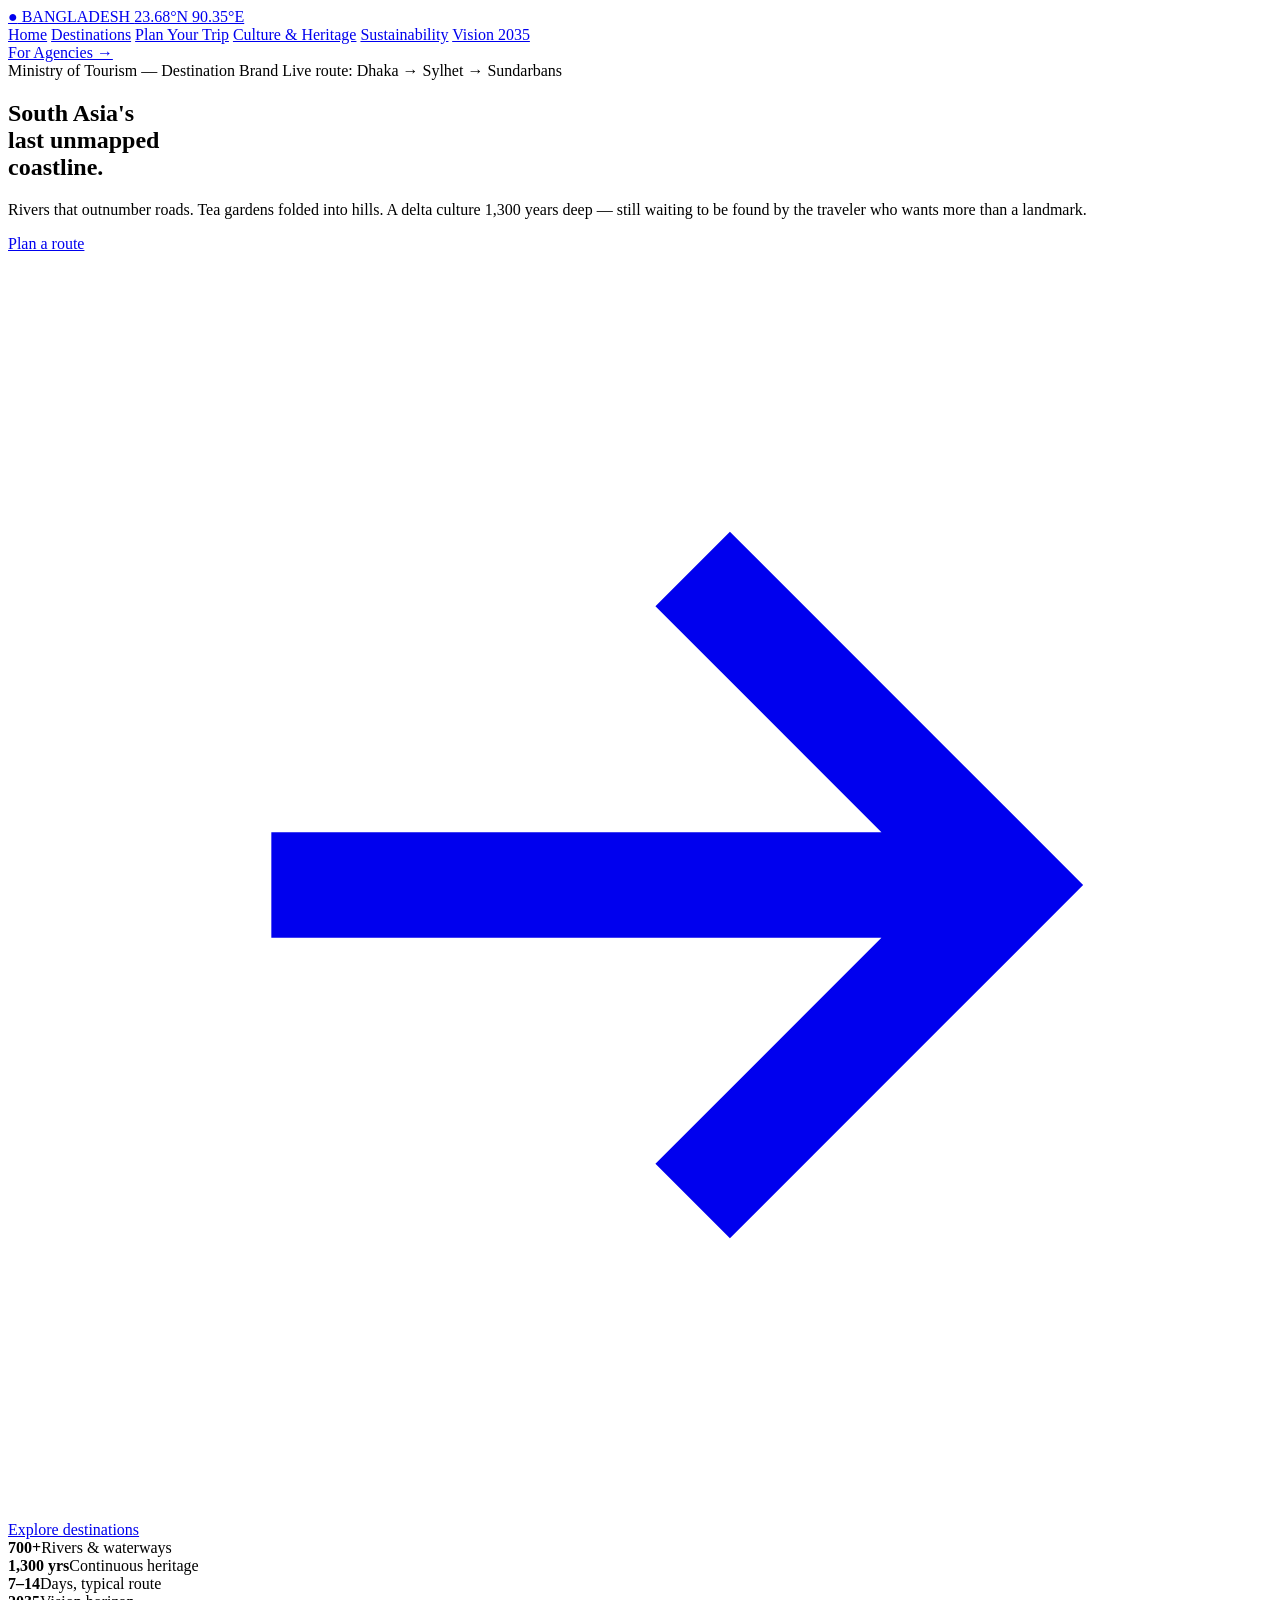
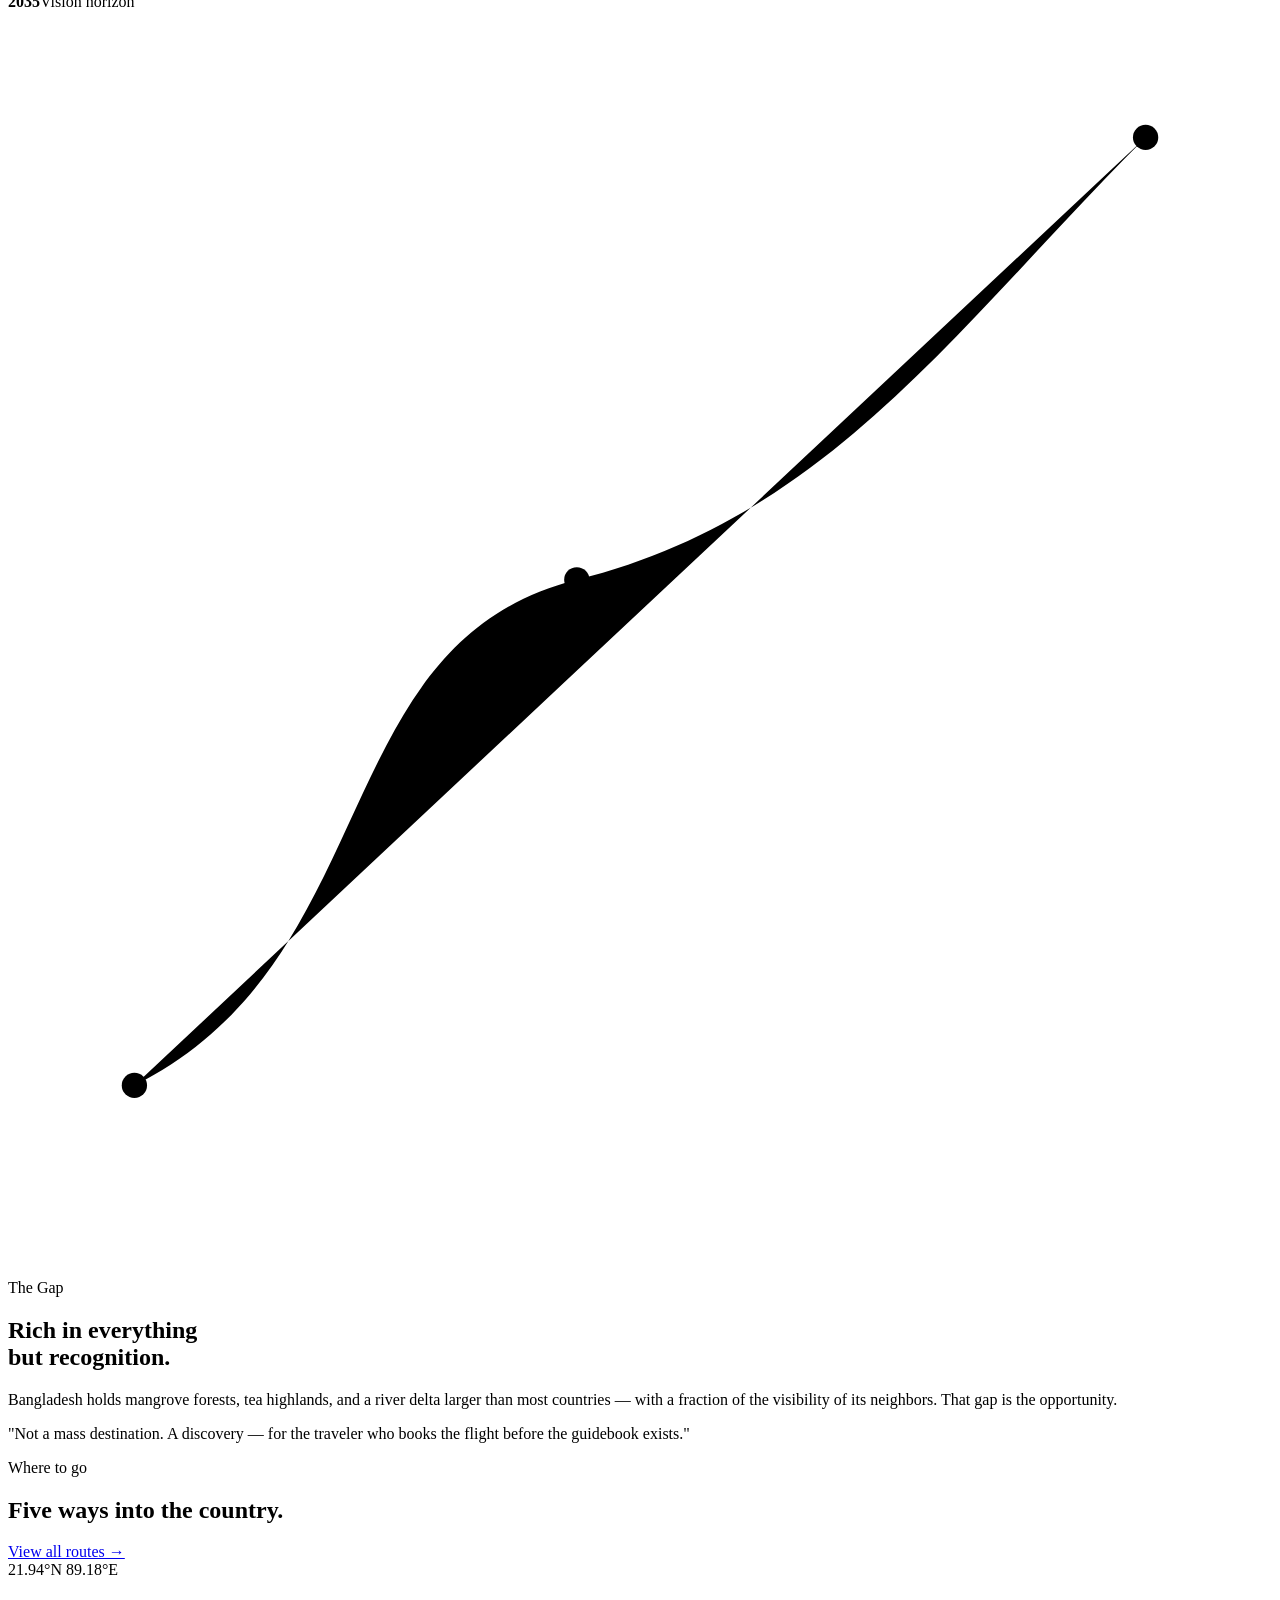
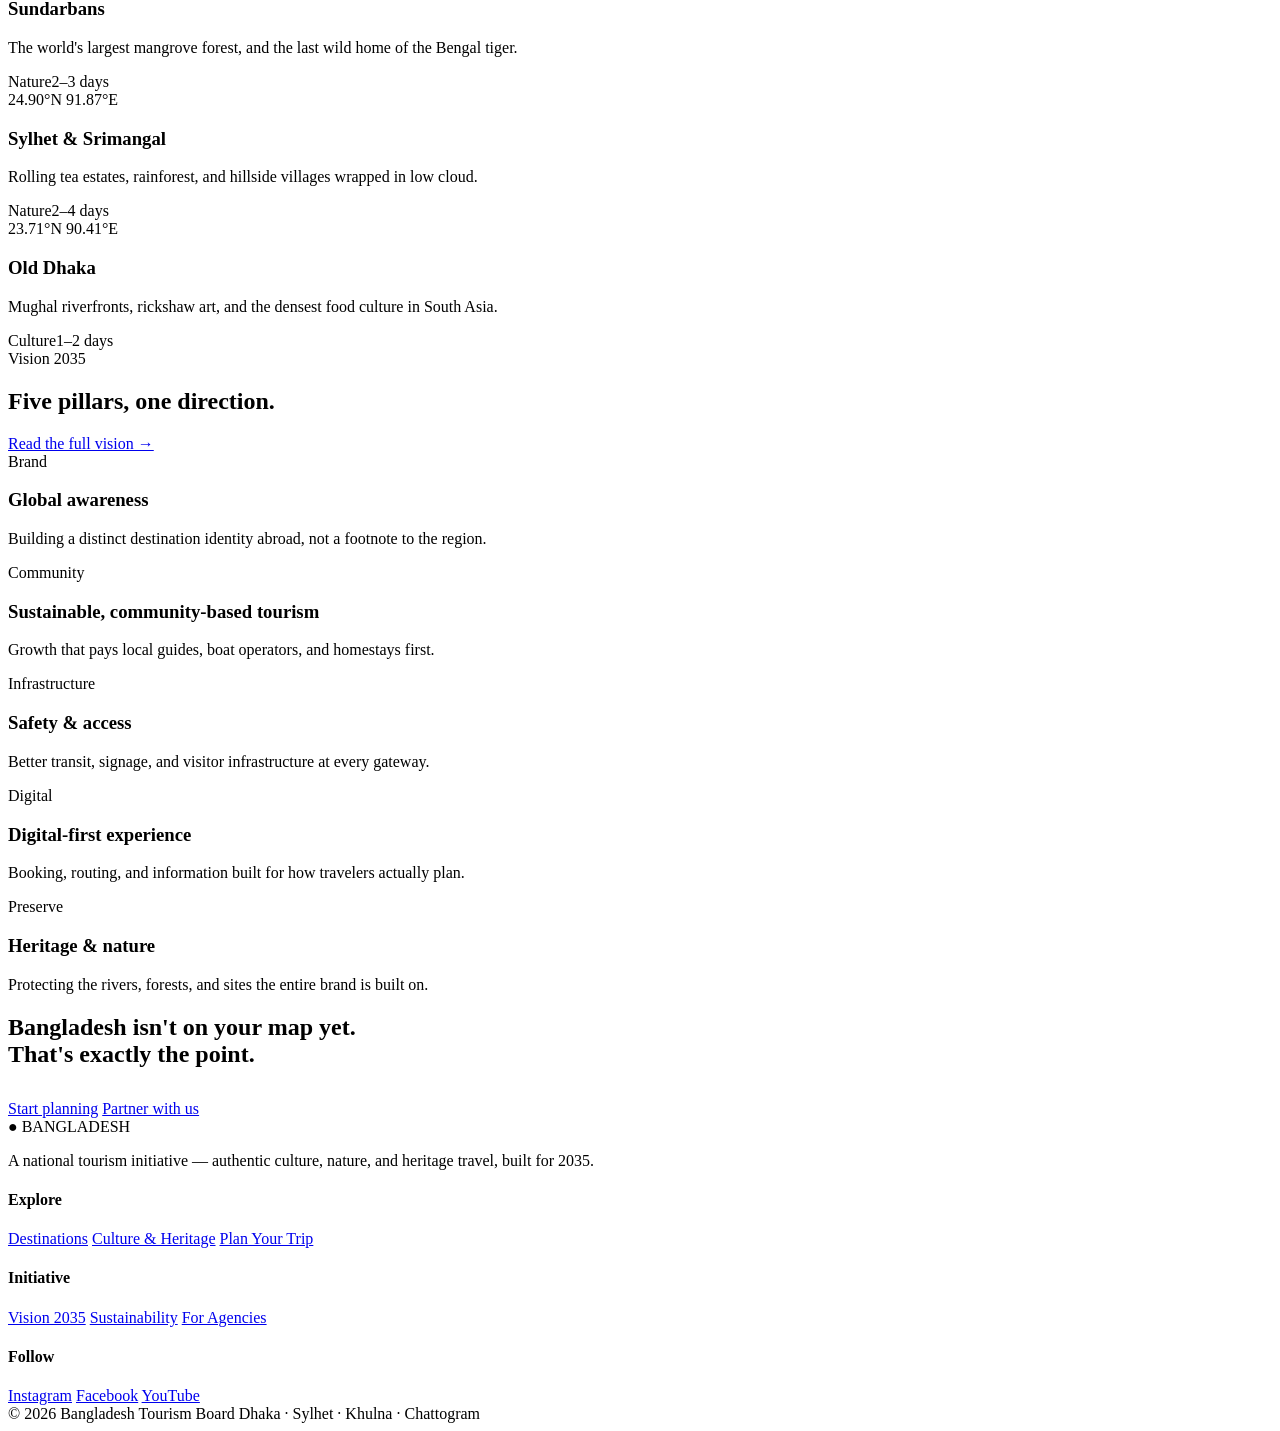
==== index.html @ c79865d7 "Rename Index.html to index.html" ====
<!DOCTYPE html>
<html lang="en">
<head>
<meta charset="UTF-8">
<meta name="viewport" content="width=device-width, initial-scale=1.0">
<title>Bangladesh Tourism — Visit Bangladesh, Authentically</title>
<link rel="stylesheet" href="styles.css">
</head>
<body>

<header class="site-header">
  <div class="wrap nav">
    <a href="index.html" class="logo"><span class="mark">●</span> BANGLADESH <span class="tag">23.68°N 90.35°E</span></a>
    <nav class="nav-links">
      <a href="index.html" class="active">Home</a>
      <a href="destinations.html">Destinations</a>
      <a href="plan-your-trip.html">Plan Your Trip</a>
      <a href="culture.html">Culture &amp; Heritage</a>
      <a href="sustainability.html">Sustainability</a>
      <a href="about.html">Vision 2035</a>
    </nav>
    <a href="contact.html" class="nav-cta">For Agencies →</a>
  </div>
</header>

<section class="hero">
  <div class="hero-grid"></div>
  <div class="wrap hero-inner">
    <div class="hero-top">
      <span class="eyebrow">Ministry of Tourism — Destination Brand</span>
      <span class="coord">Live route: Dhaka → Sylhet → Sundarbans</span>
    </div>

    <h1>South Asia's<br>last unmapped<br>coastline.</h1>
    <p class="lede">Rivers that outnumber roads. Tea gardens folded into hills. A delta culture 1,300 years deep — still waiting to be found by the traveler who wants more than a landmark.</p>

    <div class="hero-actions mt-lg">
      <a href="plan-your-trip.html" class="btn btn-solid">Plan a route <svg viewBox="0 0 24 24" fill="none" stroke="currentColor" stroke-width="2"><path d="M5 12h14M13 6l6 6-6 6"/></svg></a>
      <a href="destinations.html" class="btn">Explore destinations</a>
    </div>

    <div class="hero-foot">
      <div class="stat-row" style="flex:1; border-top:none; padding-top:0;">
        <div class="stat"><b>700+</b><span>Rivers &amp; waterways</span></div>
        <div class="stat"><b>1,300 yrs</b><span>Continuous heritage</span></div>
        <div class="stat"><b>7–14</b><span>Days, typical route</span></div>
        <div class="stat"><b>2035</b><span>Vision horizon</span></div>
      </div>
    </div>

    <svg class="route-svg" viewBox="0 0 400 400">
      <path d="M40 340 C 120 300, 100 200, 180 180 S 300 100, 360 40"/>
      <circle cx="40" cy="340" r="4"/>
      <circle cx="180" cy="180" r="4"/>
      <circle cx="360" cy="40" r="4"/>
    </svg>
  </div>
</section>

<section>
  <div class="wrap">
    <div class="section-head">
      <div>
        <span class="eyebrow">The Gap</span>
        <h2>Rich in everything<br>but recognition.</h2>
      </div>
      <p class="lede">Bangladesh holds mangrove forests, tea highlands, and a river delta larger than most countries — with a fraction of the visibility of its neighbors. That gap is the opportunity.</p>
    </div>
    <div class="callout">
      <p>"Not a mass destination. A discovery — for the traveler who books the flight before the guidebook exists."</p>
    </div>
  </div>
</section>

<section class="section-alt">
  <div class="wrap">
    <div class="section-head">
      <div>
        <span class="eyebrow">Where to go</span>
        <h2>Five ways into the country.</h2>
      </div>
      <a href="destinations.html" class="btn">View all routes →</a>
    </div>

    <div class="grid grid-3">
      <div class="card">
        <div class="card-img"><span class="coord">21.94°N 89.18°E</span></div>
        <h3>Sundarbans</h3>
        <p>The world's largest mangrove forest, and the last wild home of the Bengal tiger.</p>
        <div class="card-meta"><span>Nature</span><span>2–3 days</span></div>
      </div>
      <div class="card">
        <div class="card-img"><span class="coord">24.90°N 91.87°E</span></div>
        <h3>Sylhet &amp; Srimangal</h3>
        <p>Rolling tea estates, rainforest, and hillside villages wrapped in low cloud.</p>
        <div class="card-meta"><span>Nature</span><span>2–4 days</span></div>
      </div>
      <div class="card">
        <div class="card-img"><span class="coord">23.71°N 90.41°E</span></div>
        <h3>Old Dhaka</h3>
        <p>Mughal riverfronts, rickshaw art, and the densest food culture in South Asia.</p>
        <div class="card-meta"><span>Culture</span><span>1–2 days</span></div>
      </div>
    </div>
  </div>
</section>

<section>
  <div class="wrap">
    <div class="section-head">
      <div>
        <span class="eyebrow">Vision 2035</span>
        <h2>Five pillars, one direction.</h2>
      </div>
      <a href="about.html" class="btn">Read the full vision →</a>
    </div>
    <div class="pillars">
      <div class="pillar"><span class="tag">Brand</span><div><h3>Global awareness</h3><p>Building a distinct destination identity abroad, not a footnote to the region.</p></div></div>
      <div class="pillar"><span class="tag">Community</span><div><h3>Sustainable, community-based tourism</h3><p>Growth that pays local guides, boat operators, and homestays first.</p></div></div>
      <div class="pillar"><span class="tag">Infrastructure</span><div><h3>Safety &amp; access</h3><p>Better transit, signage, and visitor infrastructure at every gateway.</p></div></div>
      <div class="pillar"><span class="tag">Digital</span><div><h3>Digital-first experience</h3><p>Booking, routing, and information built for how travelers actually plan.</p></div></div>
      <div class="pillar"><span class="tag">Preserve</span><div><h3>Heritage &amp; nature</h3><p>Protecting the rivers, forests, and sites the entire brand is built on.</p></div></div>
    </div>
  </div>
</section>

<section class="section-alt center">
  <div class="wrap">
    <h2>Bangladesh isn't on your map yet.<br>That's exactly the point.</h2>
    <div class="hero-actions" style="justify-content:center; margin-top:32px;">
      <a href="plan-your-trip.html" class="btn btn-solid">Start planning</a>
      <a href="contact.html" class="btn">Partner with us</a>
    </div>
  </div>
</section>

<footer>
  <div class="wrap">
    <div class="footer-grid">
      <div>
        <div class="logo" style="margin-bottom:12px;"><span class="mark">●</span> BANGLADESH</div>
        <p class="small">A national tourism initiative — authentic culture, nature, and heritage travel, built for 2035.</p>
      </div>
      <div>
        <h4>Explore</h4>
        <a href="destinations.html">Destinations</a>
        <a href="culture.html">Culture &amp; Heritage</a>
        <a href="plan-your-trip.html">Plan Your Trip</a>
      </div>
      <div>
        <h4>Initiative</h4>
        <a href="about.html">Vision 2035</a>
        <a href="sustainability.html">Sustainability</a>
        <a href="contact.html">For Agencies</a>
      </div>
      <div>
        <h4>Follow</h4>
        <a href="#">Instagram</a>
        <a href="#">Facebook</a>
        <a href="#">YouTube</a>
      </div>
    </div>
    <div class="footer-bottom">
      <span>© 2026 Bangladesh Tourism Board</span>
      <span>Dhaka · Sylhet · Khulna · Chattogram</span>
    </div>
  </div>
</footer>

</body>
</html>
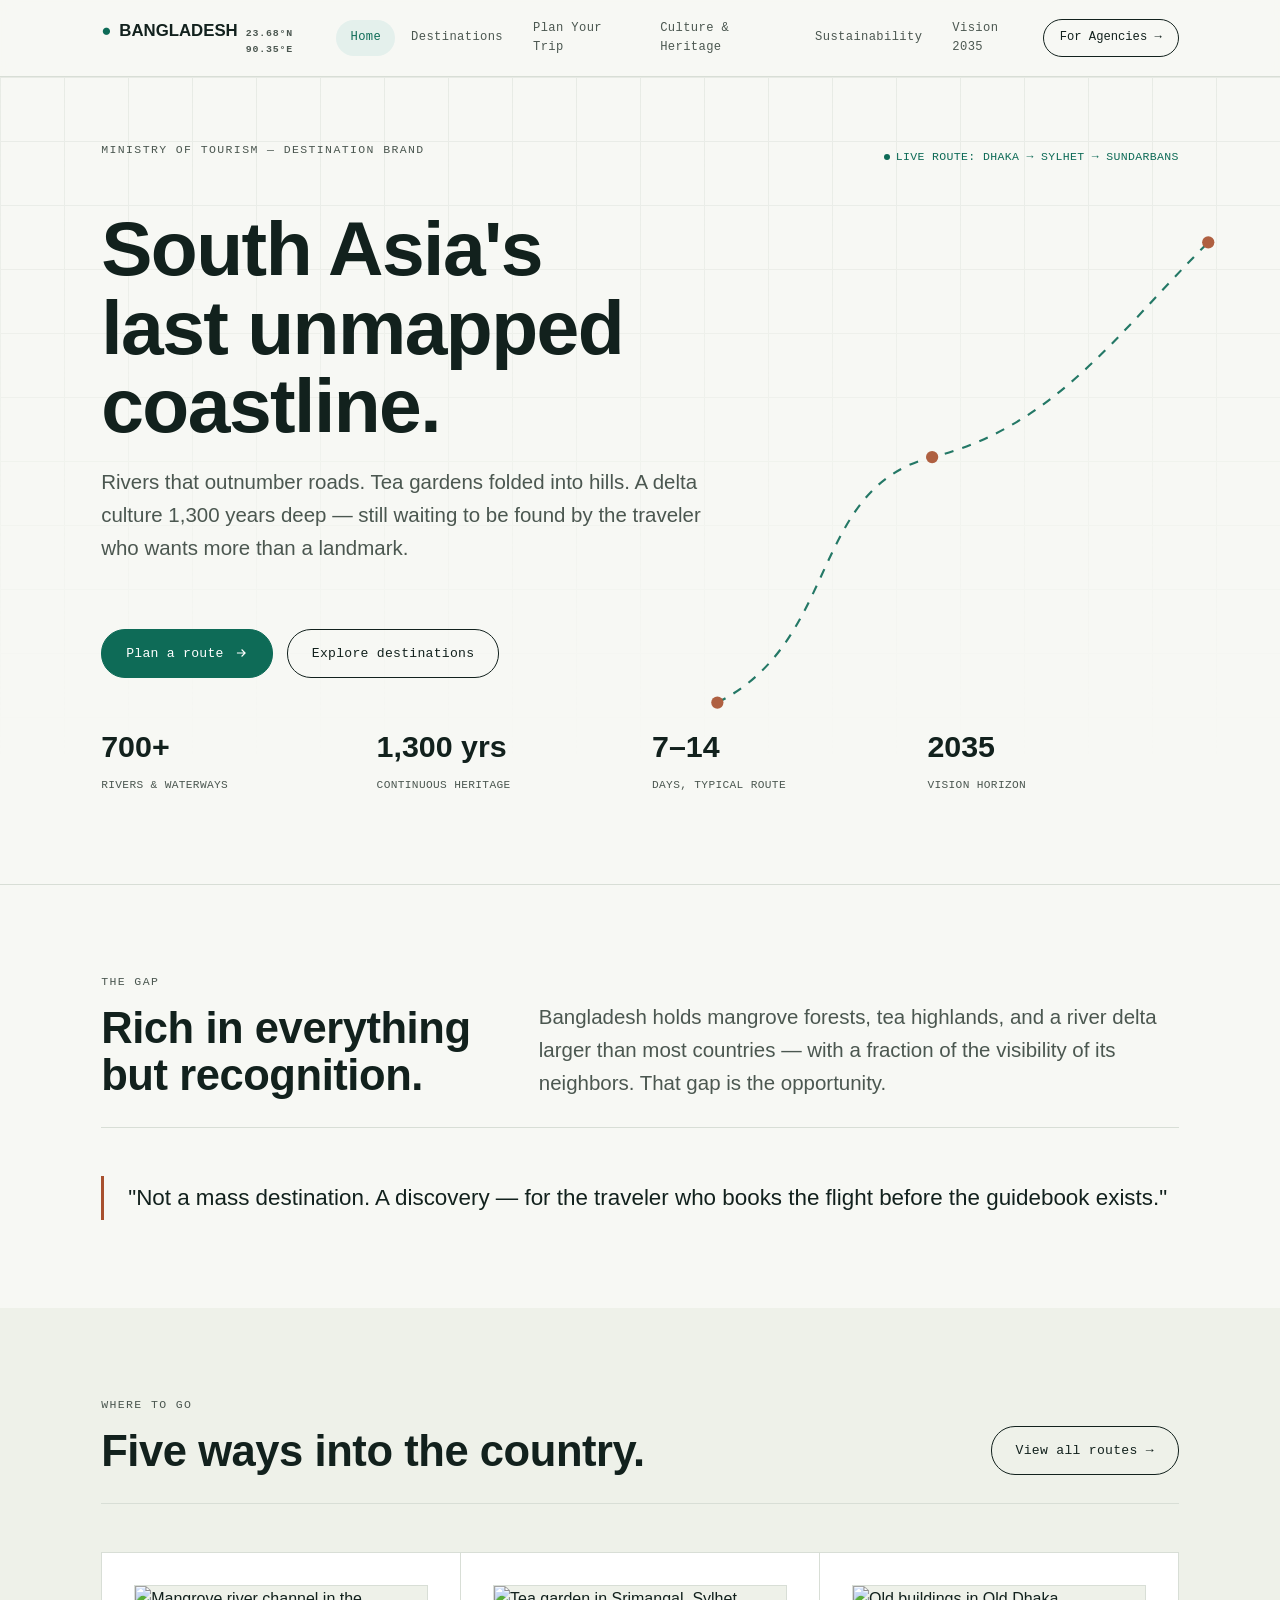
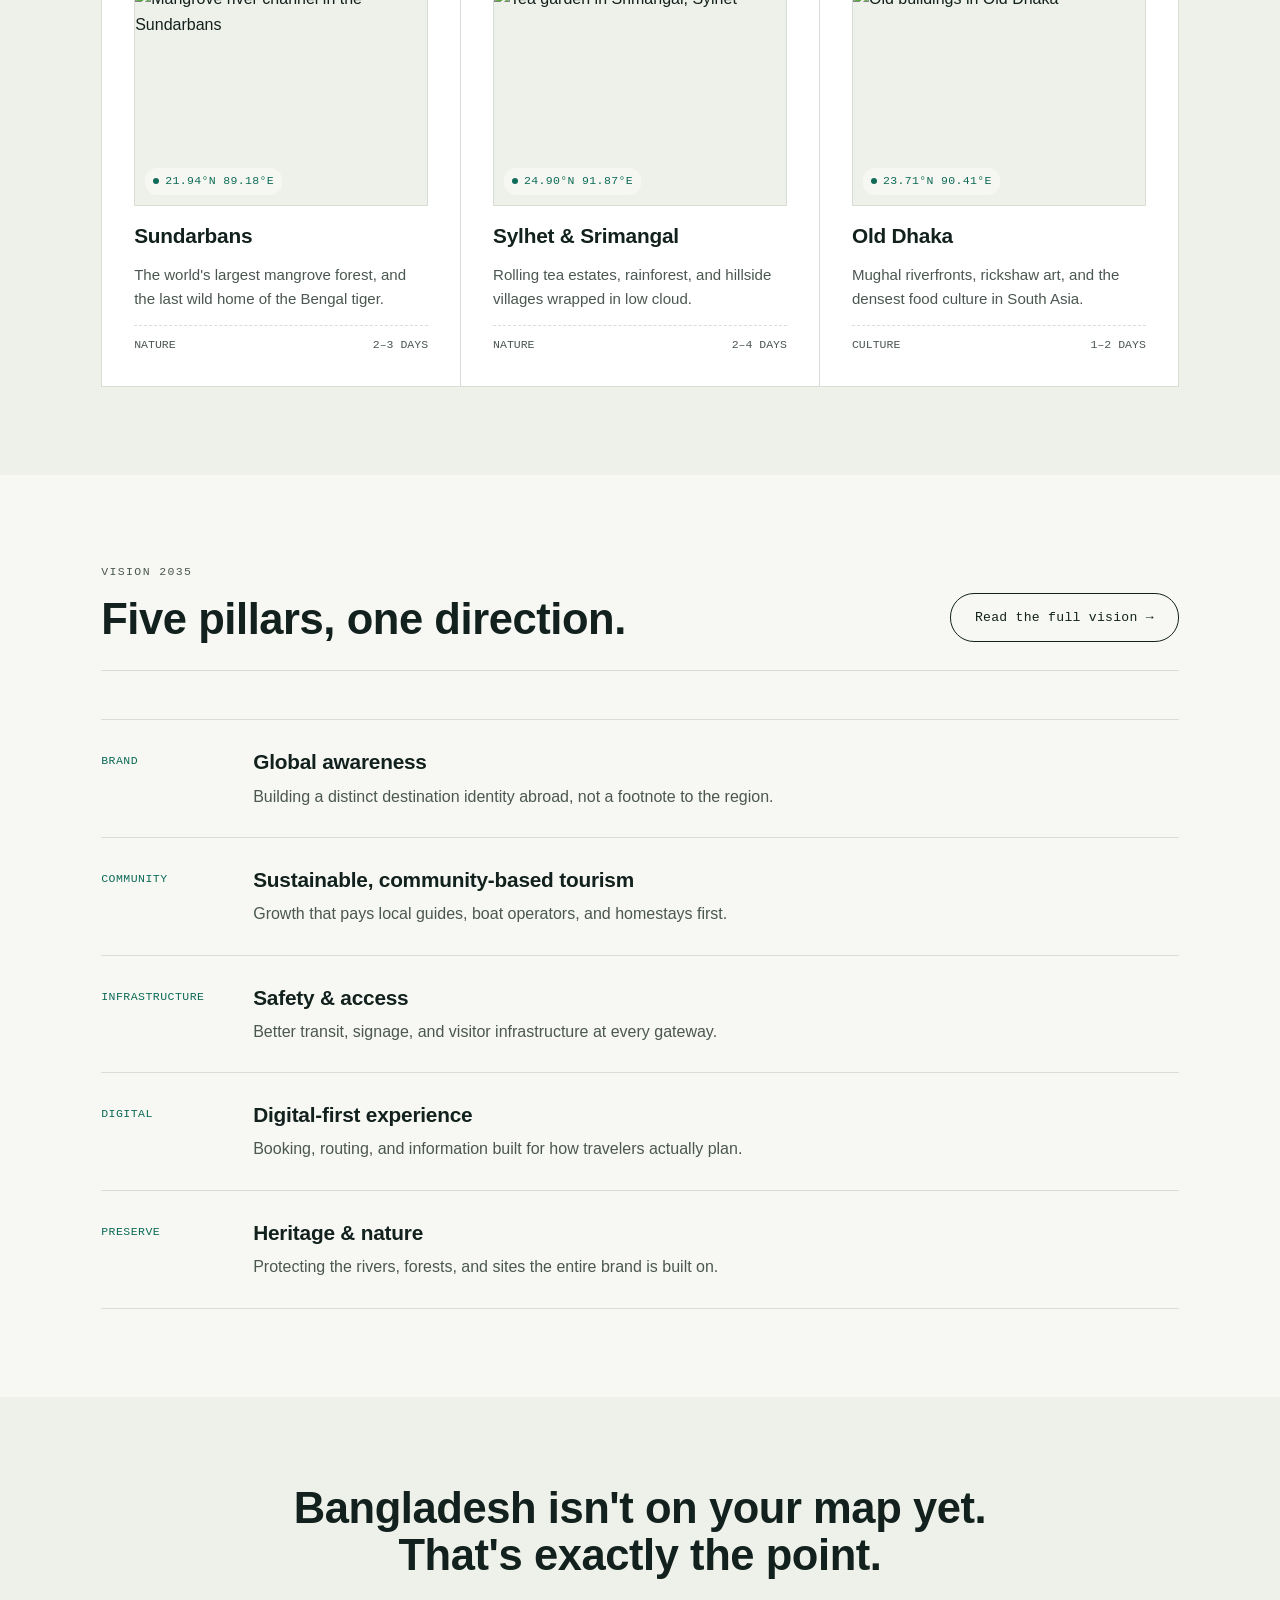
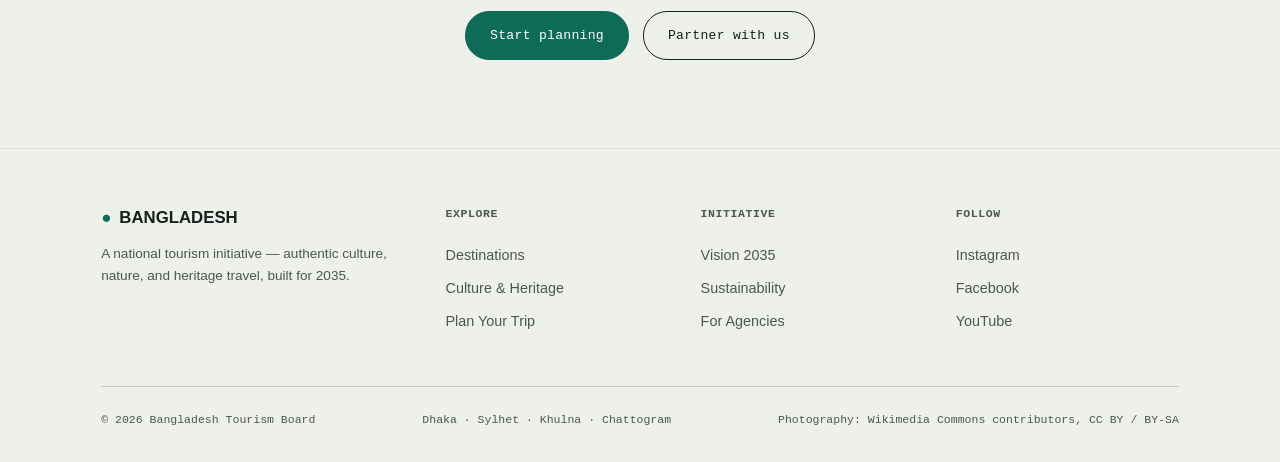
==== commit 83e11e08: "Update index.html" ====
--- a/index.html
+++ b/index.html
@@ -84,19 +84,19 @@
 
     <div class="grid grid-3">
       <div class="card">
-        <div class="card-img"><span class="coord">21.94°N 89.18°E</span></div>
+        <div class="card-img"><img src="https://commons.wikimedia.org/wiki/Special:FilePath/Mangrove_and_river_in_Sundarbans.JPG?width=800" alt="Mangrove river channel in the Sundarbans" loading="lazy"><span class="coord">21.94°N 89.18°E</span></div>
         <h3>Sundarbans</h3>
         <p>The world's largest mangrove forest, and the last wild home of the Bengal tiger.</p>
         <div class="card-meta"><span>Nature</span><span>2–3 days</span></div>
       </div>
       <div class="card">
-        <div class="card-img"><span class="coord">24.90°N 91.87°E</span></div>
+        <div class="card-img"><img src="https://commons.wikimedia.org/wiki/Special:FilePath/Tea_Garden_Srimongol_Sylhet_Bangladesh_4.JPG?width=800" alt="Tea garden in Srimangal, Sylhet" loading="lazy"><span class="coord">24.90°N 91.87°E</span></div>
         <h3>Sylhet &amp; Srimangal</h3>
         <p>Rolling tea estates, rainforest, and hillside villages wrapped in low cloud.</p>
         <div class="card-meta"><span>Nature</span><span>2–4 days</span></div>
       </div>
       <div class="card">
-        <div class="card-img"><span class="coord">23.71°N 90.41°E</span></div>
+        <div class="card-img"><img src="https://commons.wikimedia.org/wiki/Special:FilePath/Old_buildings_at_puran_dhaka.jpg?width=800" alt="Old buildings in Old Dhaka" loading="lazy"><span class="coord">23.71°N 90.41°E</span></div>
         <h3>Old Dhaka</h3>
         <p>Mughal riverfronts, rickshaw art, and the densest food culture in South Asia.</p>
         <div class="card-meta"><span>Culture</span><span>1–2 days</span></div>
@@ -162,7 +162,7 @@
     </div>
     <div class="footer-bottom">
       <span>© 2026 Bangladesh Tourism Board</span>
-      <span>Dhaka · Sylhet · Khulna · Chattogram</span>
+      <span>Dhaka · Sylhet · Khulna · Chattogram</span><span>Photography: Wikimedia Commons contributors, CC BY / BY-SA</span>
     </div>
   </div>
 </footer>
--- a/styles.css
+++ b/styles.css
@@ -0,0 +1,247 @@
+/* ===========================================================
+   BANGLADESH TOURISM — DESIGN SYSTEM
+   Direction: modern travel-tech, map/data feel, light bg always
+   Type: Space Grotesk (display) / Inter (body) / IBM Plex Mono (data)
+   =========================================================== */
+
+@import url('https://fonts.googleapis.com/css2?family=Space+Grotesk:wght@400;500;600;700&family=Inter:wght@400;500;600;700&family=IBM+Plex+Mono:wght@400;500&display=swap');
+
+:root{
+  --bg:        #F7F8F4;
+  --bg-alt:    #EEF1E9;
+  --surface:   #FFFFFF;
+  --ink:       #12211D;
+  --ink-soft:  #4B5750;
+  --primary:   #0E6B57;
+  --primary-d: #0A4F41;
+  --accent:    #A8502E;
+  --line:      #D8DED6;
+  --line-d:    #BFC7BE;
+
+  --f-display: 'Space Grotesk', sans-serif;
+  --f-body:    'Inter', sans-serif;
+  --f-mono:    'IBM Plex Mono', monospace;
+
+  --container: 1180px;
+  --gutter: clamp(20px, 4vw, 64px);
+  --radius: 2px;
+}
+
+*{ box-sizing:border-box; margin:0; padding:0; }
+html{ scroll-behavior:smooth; }
+body{
+  background:var(--bg);
+  color:var(--ink);
+  font-family:var(--f-body);
+  font-size:16px;
+  line-height:1.6;
+  -webkit-font-smoothing:antialiased;
+}
+img{ max-width:100%; display:block; }
+a{ color:inherit; text-decoration:none; }
+ul{ list-style:none; }
+
+.wrap{
+  max-width:var(--container);
+  margin:0 auto;
+  padding-left:var(--gutter);
+  padding-right:var(--gutter);
+}
+
+h1,h2,h3,h4{ font-family:var(--f-display); font-weight:600; letter-spacing:-0.01em; color:var(--ink); }
+h1{ font-size:clamp(2.6rem, 6vw, 5rem); line-height:1.02; letter-spacing:-0.02em; }
+h2{ font-size:clamp(1.9rem, 3.4vw, 2.8rem); line-height:1.08; }
+h3{ font-size:1.3rem; line-height:1.3; }
+p{ color:var(--ink-soft); }
+.lede{ font-size:clamp(1.05rem,1.6vw,1.3rem); color:var(--ink-soft); max-width:640px; }
+
+/* ---------- data / mono chips (map signature) ---------- */
+.coord{
+  font-family:var(--f-mono);
+  font-size:0.72rem;
+  letter-spacing:0.03em;
+  color:var(--primary);
+  text-transform:uppercase;
+  display:inline-flex;
+  align-items:center;
+  gap:6px;
+}
+.coord::before{
+  content:'';
+  width:6px; height:6px;
+  border-radius:50%;
+  background:var(--primary);
+  flex:none;
+}
+.eyebrow{
+  font-family:var(--f-mono);
+  font-size:0.72rem;
+  letter-spacing:0.12em;
+  text-transform:uppercase;
+  color:var(--ink-soft);
+  display:block;
+  margin-bottom:14px;
+}
+
+/* ---------- nav ---------- */
+.site-header{
+  position:sticky; top:0; z-index:50;
+  background:rgba(247,248,244,0.92);
+  backdrop-filter:blur(8px);
+  border-bottom:1px solid var(--line);
+}
+.nav{
+  display:flex; align-items:center; justify-content:space-between;
+  height:76px;
+}
+.logo{
+  font-family:var(--f-display);
+  font-weight:700; font-size:1.05rem;
+  display:flex; align-items:baseline; gap:8px;
+}
+.logo .mark{ color:var(--primary); }
+.logo .tag{ font-family:var(--f-mono); font-size:0.62rem; color:var(--ink-soft); letter-spacing:0.08em; }
+.nav-links{ display:flex; gap:2px; align-items:center; }
+.nav-links a{
+  font-family:var(--f-mono);
+  font-size:0.76rem;
+  letter-spacing:0.03em;
+  padding:8px 14px;
+  color:var(--ink-soft);
+  border-radius:20px;
+  transition:background .15s, color .15s;
+}
+.nav-links a:hover{ background:var(--bg-alt); color:var(--ink); }
+.nav-links a.active{ color:var(--primary); background:#E4F0EC; }
+.nav-cta{
+  font-family:var(--f-mono);
+  font-size:0.76rem;
+  border:1px solid var(--ink);
+  padding:8px 16px;
+  border-radius:20px;
+  white-space:nowrap;
+}
+.nav-cta:hover{ background:var(--ink); color:var(--bg); }
+.nav-toggle{ display:none; }
+
+/* ---------- buttons ---------- */
+.btn{
+  display:inline-flex; align-items:center; gap:10px;
+  font-family:var(--f-mono);
+  font-size:0.82rem; letter-spacing:0.02em;
+  padding:13px 24px;
+  border-radius:24px;
+  border:1px solid var(--ink);
+  color:var(--ink);
+  transition:all .15s ease;
+}
+.btn:hover{ background:var(--ink); color:var(--bg); }
+.btn-solid{ background:var(--primary); color:#fff; border-color:var(--primary); }
+.btn-solid:hover{ background:var(--primary-d); border-color:var(--primary-d); }
+.btn svg{ width:14px; height:14px; }
+
+/* ---------- hero ---------- */
+.hero{
+  position:relative;
+  padding:64px 0 88px;
+  overflow:hidden;
+  border-bottom:1px solid var(--line);
+  background:
+    linear-gradient(var(--bg) 0%, var(--bg) 100%);
+}
+.hero-grid{
+  position:absolute; inset:0;
+  background-image:
+    linear-gradient(to right, var(--line) 1px, transparent 1px),
+    linear-gradient(to bottom, var(--line) 1px, transparent 1px);
+  background-size:64px 64px;
+  opacity:0.5;
+  mask-image:linear-gradient(to bottom, black, transparent 85%);
+}
+.hero-inner{ position:relative; z-index:2; }
+.hero-top{ display:flex; justify-content:space-between; align-items:center; margin-bottom:36px; flex-wrap:wrap; gap:12px;}
+.hero h1{ margin:18px 0 22px; max-width:14ch; }
+.hero-foot{ display:flex; gap:40px; align-items:flex-end; margin-top:44px; flex-wrap:wrap; }
+.hero-actions{ display:flex; gap:14px; flex-wrap:wrap; }
+
+.route-svg{ position:absolute; right:-40px; top:40px; width:52%; max-width:620px; opacity:0.9; z-index:1; }
+.route-svg path{ fill:none; stroke:var(--primary); stroke-width:1.4; stroke-dasharray:6 6; animation:dash 40s linear infinite; }
+.route-svg circle{ fill:var(--accent); }
+@keyframes dash{ to{ stroke-dashoffset:-400; } }
+@media (prefers-reduced-motion:reduce){ .route-svg path{ animation:none; } }
+
+/* stat row */
+.stat-row{ display:grid; grid-template-columns:repeat(auto-fit,minmax(140px,1fr)); gap:24px; border-top:1px solid var(--line); padding-top:28px; }
+.stat b{ display:block; font-family:var(--f-display); font-size:1.9rem; color:var(--ink); }
+.stat span{ font-family:var(--f-mono); font-size:0.7rem; color:var(--ink-soft); letter-spacing:0.03em; text-transform:uppercase; }
+
+/* ---------- sections ---------- */
+section{ padding:88px 0; }
+.section-alt{ background:var(--bg-alt); }
+.section-head{ display:flex; justify-content:space-between; align-items:flex-end; gap:24px; margin-bottom:48px; flex-wrap:wrap; border-bottom:1px solid var(--line); padding-bottom:28px;}
+
+/* divider route */
+.divider{ height:1px; background:var(--line); position:relative; margin:0; }
+.divider::after{ content:''; position:absolute; left:0; top:-2px; width:5px; height:5px; border-radius:50%; background:var(--accent); }
+
+/* ---------- cards ---------- */
+.grid{ display:grid; gap:1px; background:var(--line); border:1px solid var(--line); }
+.grid-3{ grid-template-columns:repeat(3,1fr); }
+.grid-2{ grid-template-columns:repeat(2,1fr); }
+.card{ background:var(--surface); padding:32px; display:flex; flex-direction:column; gap:14px; }
+.card-img{ aspect-ratio:4/3; background:var(--bg-alt); border:1px solid var(--line); position:relative; overflow:hidden; }
+.card-img img{ width:100%; height:100%; object-fit:cover; }
+.card-img .coord{ position:absolute; bottom:10px; left:10px; background:rgba(247,248,244,0.92); padding:4px 8px; border-radius:12px; }
+.card h3{ margin-top:2px; }
+.card p{ font-size:0.94rem; }
+.card-meta{ display:flex; justify-content:space-between; font-family:var(--f-mono); font-size:0.72rem; color:var(--ink-soft); text-transform:uppercase; margin-top:auto; padding-top:10px; border-top:1px dashed var(--line); }
+
+/* pillar list */
+.pillars{ display:flex; flex-direction:column; }
+.pillar{ display:grid; grid-template-columns:120px 1fr; gap:32px; padding:28px 0; border-top:1px solid var(--line); }
+.pillar:last-child{ border-bottom:1px solid var(--line); }
+.pillar .tag{ font-family:var(--f-mono); font-size:0.72rem; color:var(--primary); letter-spacing:0.04em; text-transform:uppercase; padding-top:4px; }
+.pillar h3{ margin-bottom:8px; }
+.pillar p{ max-width:60ch; }
+
+/* quote / callout */
+.callout{ border-left:3px solid var(--accent); padding:6px 0 6px 24px; }
+.callout p{ font-family:var(--f-display); font-size:1.4rem; color:var(--ink); font-weight:500; line-height:1.4; }
+
+/* form */
+.field{ display:flex; flex-direction:column; gap:8px; margin-bottom:22px; }
+.field label{ font-family:var(--f-mono); font-size:0.72rem; text-transform:uppercase; letter-spacing:0.04em; color:var(--ink-soft); }
+.field input, .field select, .field textarea{
+  font-family:var(--f-body); font-size:0.98rem;
+  padding:13px 14px; border:1px solid var(--line-d); border-radius:2px;
+  background:var(--surface); color:var(--ink);
+}
+.field input:focus, .field select:focus, .field textarea:focus{ outline:2px solid var(--primary); outline-offset:1px; }
+
+/* table-ish list for plan page */
+.steps{ counter-reset:step; }
+.step{ display:grid; grid-template-columns:64px 1fr; gap:24px; padding:26px 0; border-top:1px solid var(--line); }
+.step:last-child{ border-bottom:1px solid var(--line); }
+.step-num{ font-family:var(--f-mono); color:var(--primary); font-size:0.85rem; padding-top:2px; }
+
+/* footer */
+footer{ border-top:1px solid var(--line); padding:56px 0 32px; background:var(--bg-alt); }
+.footer-grid{ display:grid; grid-template-columns:1.4fr 1fr 1fr 1fr; gap:32px; margin-bottom:48px; }
+.footer-grid h4{ font-family:var(--f-mono); font-size:0.72rem; text-transform:uppercase; letter-spacing:0.05em; color:var(--ink-soft); margin-bottom:16px; }
+.footer-grid a{ display:block; font-size:0.9rem; color:var(--ink-soft); padding:5px 0; }
+.footer-grid a:hover{ color:var(--primary); }
+.footer-bottom{ display:flex; justify-content:space-between; font-family:var(--f-mono); font-size:0.72rem; color:var(--ink-soft); border-top:1px solid var(--line-d); padding-top:24px; flex-wrap:wrap; gap:10px;}
+
+/* utility */
+.mt-lg{ margin-top:64px; }
+.center{ text-align:center; }
+.small{ font-size:0.85rem; }
+
+@media (max-width: 860px){
+  .grid-3{ grid-template-columns:1fr; }
+  .grid-2{ grid-template-columns:1fr; }
+  .footer-grid{ grid-template-columns:1fr 1fr; }
+  .pillar{ grid-template-columns:1fr; gap:8px; }
+  .nav-links{ display:none; }
+  .route-svg{ display:none; }
+}
